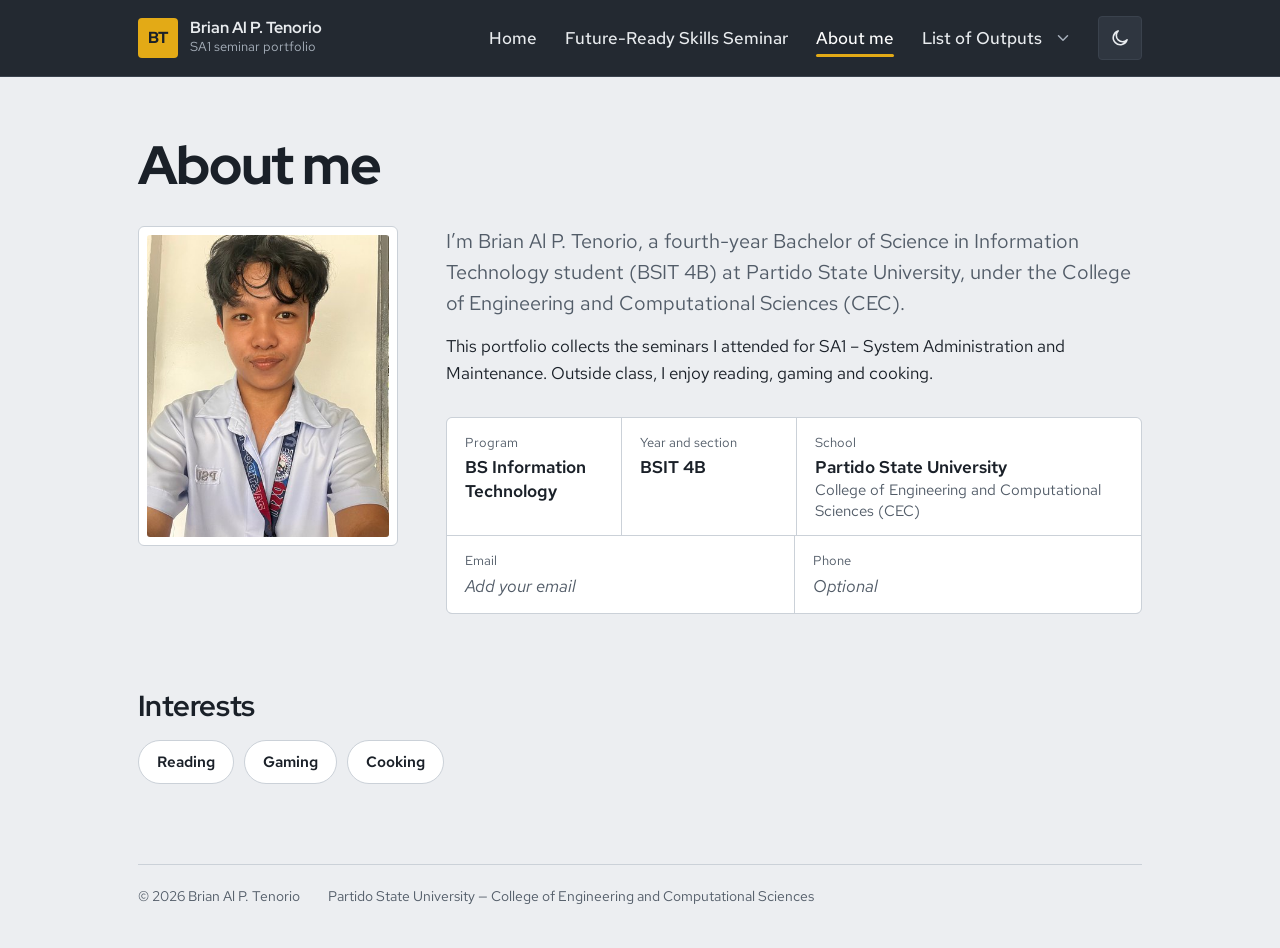
==== about-me.html @ d1d533cf "Seminar" ====
<!DOCTYPE html>
<html lang="en">
<head>
<meta charset="utf-8">
<meta name="viewport" content="width=device-width, initial-scale=1">
<title>About me — Brian Al P. Tenorio</title>
<meta name="description" content="About Brian Al P. Tenorio, a BSIT 4B student at Partido State University.">
<meta name="author" content="Brian Al P. Tenorio">
<meta name="theme-color" content="#232931">
<link rel="icon" href="data:image/svg+xml,%3Csvg%20xmlns%3D%27http%3A//www.w3.org/2000/svg%27%20viewBox%3D%270%200%2064%2064%27%3E%3Crect%20width%3D%2764%27%20height%3D%2764%27%20rx%3D%2710%27%20fill%3D%27%23E3AA16%27/%3E%3Ctext%20x%3D%2732%27%20y%3D%2742%27%20font-family%3D%27Arial%2C%20sans-serif%27%20font-size%3D%2727%27%20font-weight%3D%27800%27%20text-anchor%3D%27middle%27%20fill%3D%27%231A2028%27%3EBT%3C/text%3E%3C/svg%3E">
<link rel="preconnect" href="https://fonts.googleapis.com">
<link rel="preconnect" href="https://fonts.gstatic.com" crossorigin>
<link rel="stylesheet" href="https://fonts.googleapis.com/css2?family=Red+Hat+Display:wght@500;700;800&amp;family=Red+Hat+Mono:wght@500&amp;family=Red+Hat+Text:ital,wght@0,400;0,500;0,600;0,700;1,400&amp;display=swap">
<link rel="stylesheet" href="css/style.css?v=8">
<script>(function(){var d=document.documentElement;d.classList.add("js");try{var t=localStorage.getItem("theme");if(t==="dark"||t==="light")d.setAttribute("data-theme",t);}catch(e){}})();</script>
</head>
<body>
<a class="skip-link" href="#main">Skip to content</a>
<header class="topbar">
  <div class="topbar-inner">
    <!-- EDIT ME: your name -->
    <a class="brand" href="index.html">
      <span class="brand-mark" aria-hidden="true">BT</span>
      <span><span class="brand-name">Brian Al P. Tenorio</span><span class="brand-sub">SA1 seminar portfolio</span></span>
    </a>
    <button class="menu-btn" type="button" aria-expanded="false" aria-controls="site-nav"><svg class="icon-open" viewBox="0 0 24 24" fill="none" stroke="currentColor" stroke-width="2" stroke-linecap="round" aria-hidden="true"><path d="M4 7h16M4 12h16M4 17h16"/></svg><svg class="icon-close" viewBox="0 0 24 24" fill="none" stroke="currentColor" stroke-width="2" stroke-linecap="round" aria-hidden="true"><path d="M6 6l12 12M18 6L6 18"/></svg><span class="menu-btn-text">Menu</span></button>
    <nav class="nav" id="site-nav" aria-label="Main">
      <ul class="nav-list">
        <li><a href="index.html">Home</a></li>
        <li><a href="digital-literacy-seminar.html">Future-Ready Skills Seminar</a></li>
        <li><a href="about-me.html" aria-current="page">About me</a></li>
        <li class="has-sub">
          <a href="list-of-outputs.html">List of Outputs</a>
          <button class="sub-toggle" type="button" aria-expanded="false" aria-controls="outputs-menu" title="Show the five topics"><span class="visually-hidden">Show the five topics</span><svg viewBox="0 0 24 24" fill="none" stroke="currentColor" stroke-width="2" stroke-linecap="round" stroke-linejoin="round" aria-hidden="true"><path d="m6 9 6 6 6-6"/></svg></button>
          <ul class="nav-sub" id="outputs-menu">
            <li><a href="output-emerging-trends.html"><span class="led on" aria-hidden="true"></span><span>Emerging Trends and Innovations in IT<span class="visually-hidden"> (complete)</span></span></a></li>
            <li><a href="output-cyber-security.html"><span class="led on" aria-hidden="true"></span><span>Cyber Security and Ethical Issues<span class="visually-hidden"> (complete)</span></span></a></li>
            <li><a href="output-data-analytics.html"><span class="led on" aria-hidden="true"></span><span>Data Analytics and Artificial Intelligence<span class="visually-hidden"> (complete)</span></span></a></li>
            <li><a href="output-cloud-computing.html"><span class="led on" aria-hidden="true"></span><span>Cloud Computing, DevOps, and Modernization<span class="visually-hidden"> (complete)</span></span></a></li>
            <li><a href="output-tech-entrepreneurship.html"><span class="led on" aria-hidden="true"></span><span>Tech Entrepreneurship and Startups in the IT Industry<span class="visually-hidden"> (complete)</span></span></a></li>
          </ul>
        </li>
      </ul>
    </nav>
    <button class="theme-btn" type="button" aria-pressed="false" title="Switch to dark mode"><span class="visually-hidden">Dark mode</span><svg class="icon-moon" viewBox="0 0 24 24" fill="none" stroke="currentColor" stroke-width="1.9" stroke-linecap="round" stroke-linejoin="round" aria-hidden="true"><path d="M20.5 14.2A8.5 8.5 0 1 1 9.8 3.5a6.7 6.7 0 0 0 10.7 10.7z"/></svg><svg class="icon-sun" viewBox="0 0 24 24" fill="none" stroke="currentColor" stroke-width="1.9" stroke-linecap="round" stroke-linejoin="round" aria-hidden="true"><circle cx="12" cy="12" r="4.2"/><path d="M12 2.5v2.2M12 19.3v2.2M4.6 4.6l1.6 1.6M17.8 17.8l1.6 1.6M2.5 12h2.2M19.3 12h2.2M4.6 19.4l1.6-1.6M17.8 6.2l1.6-1.6"/></svg></button>
  </div>
</header>

<main class="main" id="main">
  <div class="page">
      <h1 class="page-title">About me</h1>

      <div class="profile">
        <!-- EDIT ME: to change the photo, replace images/profile-full.jpg and images/profile-sm.jpg -->
        <figure class="profile-photo">
          <img src="images/profile-sm.jpg" srcset="images/profile-sm.jpg 400w, images/profile-full.jpg 800w" sizes="(min-width: 820px) 260px, 220px" width="400" height="500" alt="Photo of Brian Al P. Tenorio in his Partido State University uniform" decoding="async">
        </figure>
        <div>
          <!-- EDIT ME: short introduction -->
          <p class="lead">I’m Brian Al P. Tenorio, a fourth-year Bachelor of Science in Information Technology student (BSIT 4B) at Partido State University, under the College of Engineering and Computational Sciences (CEC).</p>
          <p class="about-text">This portfolio collects the seminars I attended for SA1 – System Administration and Maintenance. Outside class, I enjoy reading, gaming and cooking.</p>
          <!-- EDIT ME: contact details -->
          <dl class="spec">
            <div><dt>Program</dt><dd>BS Information Technology</dd></div>
            <div><dt>Year and section</dt><dd>BSIT 4B</dd></div>
            <div class="wide"><dt>School</dt><dd>Partido State University <span class="sub">College of Engineering and Computational Sciences (CEC)</span></dd></div>
            <div><dt>Email</dt><dd class="tbd">Add your email</dd></div>
            <div><dt>Phone</dt><dd class="tbd">Optional</dd></div>
          </dl>
        </div>
      </div>

      <section class="section" aria-labelledby="interests-title">
        <h2 class="section-title" id="interests-title">Interests</h2>
        <!-- EDIT ME: list your interests -->
        <ul class="tags">
          <li>Reading</li>
          <li>Gaming</li>
          <li>Cooking</li>
        </ul>
      </section>

      <footer class="site-foot">
        <!-- EDIT ME -->
        <span>&copy; 2026 Brian Al P. Tenorio</span>
        <span>Partido State University &mdash; College of Engineering and Computational Sciences</span>
      </footer>
  </div>
</main>
<script src="js/main.js?v=8" defer></script>
</body>
</html>
---- css/style.css ----
/* ==========================================================================
   Seminar portfolio of Brian Al P. Tenorio
   --------------------------------------------------------------------------
   1. Tokens (colours, fonts)      5. Rack of seminar outputs
   2. Base                         6. Output pages
   3. Layout: top bar + page       7. Galleries and image viewer
   4. Shared page parts            8. Placeholders, About, Digital Literacy
   ========================================================================== */

/* 1. Tokens ---------------------------------------------------------------- */
:root {
  --paper: #eceef1;
  --panel: #ffffff;
  --ink: #1a2028;
  --ink-soft: #525c68;
  --line: #cbd1d8;
  --line-strong: #98a1ac;

  --gold: #e3aa16;          /* department gold */
  --gold-text: #7a5800;     /* gold that is readable on light backgrounds */

  --rail: #232931;
  --rail-raised: #2f3640;
  --rail-line: #3a424d;
  --on-rail: #e9ecef;
  --on-rail-soft: #a7b0bb;

  --rack-frame: #1b2026;
  --slab: #232931;          /* dark panels such as the slide quotes */
  --face-top: #363e49;
  --face-bottom: #2a313a;
  --face-top-hover: #404957;
  --face-bottom-hover: #323a45;
  --led: #3fd083;
  --led-off: #4b545f;

  --radius-s: 3px;
  --radius-m: 6px;

  --font-display: "Red Hat Display", "Segoe UI", system-ui, sans-serif;
  --font-text: "Red Hat Text", "Segoe UI", system-ui, sans-serif;
  --font-mono: "Red Hat Mono", ui-monospace, "Cascadia Mono", Consolas, monospace;

  color-scheme: light;
}

/* Dark mode: follows the device setting until the visitor picks a mode
   with the button in the top bar (saved as data-theme on <html>). */
@media (prefers-color-scheme: dark) {
  :root:not([data-theme="light"]) {
    --paper: #15191e;
    --panel: #1c2128;
    --ink: #e5e8ec;
    --ink-soft: #a0a9b4;
    --line: #2d343d;
    --line-strong: #4f5965;
    --gold-text: #f0c24b;
    --rail: #0f1216;
    --rail-raised: #1b2027;
    --rail-line: #262c34;
    --rack-frame: #0f1216;
    --slab: #262d36;
    color-scheme: dark;
  }
}
:root[data-theme="dark"] {
  --paper: #15191e;
  --panel: #1c2128;
  --ink: #e5e8ec;
  --ink-soft: #a0a9b4;
  --line: #2d343d;
  --line-strong: #4f5965;
  --gold-text: #f0c24b;
  --rail: #0f1216;
  --rail-raised: #1b2027;
  --rail-line: #262c34;
  --rack-frame: #0f1216;
  --slab: #262d36;
  color-scheme: dark;
}

/* 2. Base ------------------------------------------------------------------ */
*,
*::before,
*::after { box-sizing: border-box; }

html {
  -webkit-text-size-adjust: 100%;
  scroll-padding-top: 88px;
}

body {
  margin: 0;
  background: var(--paper);
  color: var(--ink);
  font: 400 1.0625rem/1.6 var(--font-text);
  text-rendering: optimizeLegibility;
}

img { display: block; max-width: 100%; height: auto; }

a { color: inherit; text-underline-offset: 3px; }
a:hover { text-decoration-thickness: 2px; }

:focus-visible {
  outline: 3px solid var(--gold);
  outline-offset: 2px;
}

h1, h2, h3 {
  margin: 0;
  font-family: var(--font-display);
  line-height: 1.12;
  letter-spacing: -0.015em;
  text-wrap: balance;
}

p { margin: 0 0 1em; }

.skip-link {
  position: absolute;
  left: 12px;
  top: -80px;
  z-index: 100;
  padding: 10px 16px;
  background: var(--gold);
  color: #1a2028;
  font-weight: 700;
  border-radius: var(--radius-s);
  text-decoration: none;
}
.skip-link:focus { top: 12px; }

.visually-hidden {
  position: absolute !important;
  width: 1px;
  height: 1px;
  overflow: hidden;
  clip: rect(0 0 0 0);
  white-space: nowrap;
}

/* 3. Layout: top bar + page ----------------------------------------------- */
.topbar {
  position: sticky;
  top: 0;
  z-index: 30;
  background: var(--rail);
  color: var(--on-rail);
  border-bottom: 1px solid var(--rail-line);
}

.topbar-inner {
  position: relative;
  display: flex;
  align-items: center;
  gap: 8px;
  max-width: 1120px;   /* same width as the page, so the name lines up with the content */
  min-height: 64px;
  margin: 0 auto;
  padding: 10px clamp(16px, 4.5vw, 64px);
}

.brand {
  display: flex;
  align-items: center;
  gap: 12px;
  min-width: 0;
  margin-right: auto;
  text-decoration: none;
}

.brand-mark {
  display: grid;
  place-items: center;
  flex: none;
  width: 40px;
  height: 40px;
  border-radius: 4px;
  background: var(--gold);
  color: #1a2028;
  font: 800 1rem/1 var(--font-display);
  letter-spacing: -0.03em;
}

.brand-name {
  display: block;
  font: 700 1rem/1.2 var(--font-display);
}

.brand-sub {
  display: block;
  font-size: 0.8rem;
  color: var(--on-rail-soft);
}

.menu-btn {
  display: inline-flex;
  align-items: center;
  gap: 8px;
  min-height: 44px;
  padding: 8px 14px;
  border: 1px solid var(--rail-line);
  border-radius: 4px;
  background: var(--rail-raised);
  color: var(--on-rail);
  font: 600 0.95rem/1 var(--font-text);
  cursor: pointer;
}
.menu-btn svg { width: 20px; height: 20px; }

/* Light/dark mode button: a moon in light mode, a sun in dark mode */
.theme-btn {
  display: grid;
  place-items: center;
  flex: none;
  width: 44px;
  height: 44px;
  padding: 0;
  border: 1px solid var(--rail-line);
  border-radius: 4px;
  background: var(--rail-raised);
  color: var(--on-rail);
  cursor: pointer;
}
.theme-btn:hover { color: var(--gold); }
.theme-btn svg { width: 20px; height: 20px; }
.theme-btn .icon-sun { display: none; }
:root[data-theme="dark"] .theme-btn .icon-sun { display: block; }
:root[data-theme="dark"] .theme-btn .icon-moon { display: none; }
@media (prefers-color-scheme: dark) {
  :root:not([data-theme="light"]) .theme-btn .icon-sun { display: block; }
  :root:not([data-theme="light"]) .theme-btn .icon-moon { display: none; }
}
html:not(.js) .theme-btn { display: none; }

/* very narrow phones: the Menu button shows only its icon */
@media (max-width: 420px) {
  .menu-btn { width: 44px; padding: 0; justify-content: center; }
  .menu-btn .menu-btn-text {
    position: absolute;
    width: 1px;
    height: 1px;
    overflow: hidden;
    clip: rect(0 0 0 0);
    white-space: nowrap;
  }
}
.menu-btn .icon-close { display: none; }
.topbar.is-open .menu-btn .icon-open { display: none; }
.topbar.is-open .menu-btn .icon-close { display: block; }

.nav-list,
.nav-sub {
  list-style: none;
  margin: 0;
  padding: 0;
}

.nav a {
  position: relative;
  display: flex;
  align-items: center;
  gap: 10px;
  min-height: 44px;
  padding: 10px 12px;
  border-radius: 4px;
  color: var(--on-rail);
  font-weight: 500;
  line-height: 1.3;
  text-decoration: none;
}
.nav a:hover { background: var(--rail-raised); }
.nav a[aria-current="page"] { color: #fff; }

/* gold marker on the current page (a bar on the left in lists) */
.nav a[aria-current="page"]::after,
.nav a.is-section::after {
  content: "";
  position: absolute;
  left: 0;
  top: 9px;
  bottom: 9px;
  width: 3px;
  border-radius: 2px;
  background: var(--gold);
}

.nav-sub a {
  min-height: 40px;
  padding: 8px 10px;
  color: var(--on-rail-soft);
  font-size: 0.92rem;
  font-weight: 400;
}
.nav-sub a:hover { color: var(--on-rail); }
.nav-sub a[aria-current="page"] { background: var(--rail-raised); }

.sub-toggle { display: none; }

/* Phones and tablets: the Menu button opens the links in a panel under the bar */
@media (max-width: 1023.98px) {
  .nav a[aria-current="page"] { background: var(--rail-raised); }
  .nav-sub {
    margin: 2px 0 8px 18px;
    padding-left: 8px;
    border-left: 1px solid var(--rail-line);
  }
  .js .nav { display: none; }
  .js .topbar.is-open .nav {
    position: absolute;
    top: 100%;
    left: 0;
    right: 0;
    display: block;
    max-height: calc(100vh - 64px);
    max-height: calc(100dvh - 64px);
    overflow-y: auto;
    padding: 10px clamp(16px, 4.5vw, 64px) 18px;
    border-top: 1px solid var(--rail-line);
    background: var(--rail);
    box-shadow: 0 18px 30px rgba(0, 0, 0, 0.35);
  }
}

/* Computers: the links sit in the bar and the five topics drop down over
   the page when you point at List of Outputs or click its arrow */
@media (min-width: 1024px) {
  .topbar-inner { min-height: 76px; }
  .menu-btn { display: none; }

  .nav-list {
    display: flex;
    align-items: center;
    gap: 4px;
  }
  .theme-btn { margin-left: 10px; }
  .nav-list > li { position: relative; }

  /* in the bar, the current page is underlined in gold */
  .nav-list > li > a[aria-current="page"]::after,
  .nav-list > li > a.is-section::after {
    top: auto;
    left: 12px;
    right: 12px;
    bottom: 3px;
    width: auto;
    height: 3px;
  }

  .has-sub { display: flex; align-items: center; }
  .has-sub > a { padding-right: 4px; }
  .has-sub > a[aria-current="page"]::after,
  .has-sub > a.is-section::after { right: 4px; }

  .sub-toggle {
    display: grid;
    place-items: center;
    width: 34px;
    height: 44px;
    padding: 0;
    border: 0;
    border-radius: 4px;
    background: transparent;
    color: var(--on-rail-soft);
    cursor: pointer;
  }
  .sub-toggle:hover,
  .has-sub.is-open .sub-toggle { background: var(--rail-raised); color: var(--on-rail); }
  .sub-toggle svg { width: 18px; height: 18px; }
  .has-sub.is-open .sub-toggle svg { transform: rotate(180deg); }

  .nav-sub {
    position: absolute;
    top: calc(100% + 12px);
    right: 0;
    z-index: 40;
    width: 390px;
    padding: 8px;
    border: 1px solid var(--rail-line);
    border-radius: 8px;
    background: var(--rail);
    box-shadow: 0 22px 44px rgba(0, 0, 0, 0.35);
    opacity: 0;
    visibility: hidden;
    transform: translateY(-6px);
    transition: opacity 0.14s ease, transform 0.14s ease, visibility 0s linear 0.14s;
  }
  /* invisible strip that keeps the menu open while the pointer moves down into it */
  .nav-sub::before {
    content: "";
    position: absolute;
    left: 0;
    right: 0;
    top: -14px;
    height: 14px;
  }
  .has-sub.is-open .nav-sub,
  html:not(.js) .has-sub:hover .nav-sub {
    opacity: 1;
    visibility: visible;
    transform: none;
    transition: opacity 0.14s ease, transform 0.14s ease, visibility 0s;
  }
  .nav-sub a { padding: 10px 14px; }
}

.main { display: block; min-width: 0; }

.page {
  max-width: 1120px;
  margin: 0 auto;
  padding: clamp(28px, 4.5vw, 64px) clamp(16px, 4.5vw, 64px) 40px;
}

/* 4. Shared page parts ----------------------------------------------------- */
.page-title {
  max-width: 22ch;
  font-size: clamp(2rem, 1.2rem + 3vw, 3.4rem);
  font-weight: 800;
  letter-spacing: -0.025em;
}

.lead {
  max-width: 62ch;
  margin: 16px 0 0;
  color: var(--ink-soft);
  font-size: clamp(1.08rem, 1rem + 0.35vw, 1.25rem);
  line-height: 1.55;
}

.section { margin-top: clamp(44px, 6vw, 76px); }

.section-title {
  margin-bottom: 18px;
  font-size: clamp(1.4rem, 1.15rem + 0.8vw, 1.8rem);
  font-weight: 700;
}

.prose p { max-width: 68ch; }

.crumbs { margin: 0 0 18px; font-size: 0.92rem; color: var(--ink-soft); }
.crumbs ol {
  display: flex;
  flex-wrap: wrap;
  gap: 6px;
  margin: 0;
  padding: 0;
  list-style: none;
}
.crumbs li + li::before {
  content: "/";
  margin-right: 6px;
  color: var(--line-strong);
}
.crumbs a { color: var(--ink); }

.btn {
  display: inline-flex;
  align-items: center;
  gap: 8px;
  min-height: 44px;
  padding: 10px 18px;
  border: 1.5px solid var(--ink);
  border-radius: 4px;
  color: var(--ink);
  font: 700 0.95rem/1.2 var(--font-text);
  text-decoration: none;
}
.btn svg { width: 18px; height: 18px; flex: none; }
.btn:hover { background: var(--ink); color: var(--paper); }
.btn-primary {
  background: var(--gold);
  border-color: var(--gold);
  color: #1a2028;
}
.btn-primary:hover { background: #f0bb2c; border-color: #f0bb2c; color: #1a2028; }

.site-foot {
  display: flex;
  flex-wrap: wrap;
  gap: 6px 28px;
  margin-top: 80px;
  padding-top: 20px;
  border-top: 1px solid var(--line);
  color: var(--ink-soft);
  font-size: 0.88rem;
}

/* Status lights (used in the rail, the rack and the legend) */
.led {
  display: inline-block;
  flex: none;
  width: 9px;
  height: 9px;
  border-radius: 50%;
  background: var(--led-off);
  box-shadow: inset 0 1px 1px rgba(0, 0, 0, 0.55);
}
.led.on {
  background: var(--led);
  box-shadow: 0 0 0 2px rgba(63, 208, 131, 0.18), 0 0 9px rgba(63, 208, 131, 0.6);
}

/* 5. Rack of seminar outputs ----------------------------------------------- */
.hero-name {
  font-size: clamp(2.6rem, 1.3rem + 5.6vw, 5.4rem);
  font-weight: 800;
  line-height: 0.98;
  letter-spacing: -0.035em;
}

.rack-head {
  display: flex;
  flex-wrap: wrap;
  align-items: baseline;
  justify-content: space-between;
  gap: 4px 20px;
  margin-bottom: 18px;
}
.rack-head .section-title { margin: 0; }
.rack-status { margin: 0; color: var(--ink-soft); }
.rack-status strong { color: var(--ink); }

.rack {
  --ear: 34px;
  --rail-x: 10px;
  --rail-w: 14px;
  position: relative;
  margin: 0;
  padding: 12px var(--ear);
  list-style: none;
  border-radius: 8px;
  background: var(--rack-frame);
}

/* the two mounting rails with their square holes */
.rack::before,
.rack::after {
  content: "";
  position: absolute;
  top: 10px;
  bottom: 10px;
  width: var(--rail-w);
  border-radius: 2px;
  background-image:
    repeating-linear-gradient(to bottom, transparent 0 6px, #11151a 6px 11px, transparent 11px 16px),
    linear-gradient(90deg, #3b434e, #2d343d);
  background-size: 5px 100%, 100% 100%;
  background-position: center 0, 0 0;
  background-repeat: no-repeat;
}
.rack::before { left: var(--rail-x); }
.rack::after { right: var(--rail-x); }

.rack li + li { margin-top: 6px; }

.unit {
  --screw-x: calc(var(--ear) - var(--rail-x) - var(--rail-w) / 2);
  position: relative;
  display: grid;
  grid-template-columns: auto minmax(0, 1fr) auto auto;
  align-items: center;
  gap: 18px;
  min-height: 80px;
  padding: 14px 18px 14px 20px;
  border-radius: var(--radius-s);
  background: linear-gradient(180deg, var(--face-top), var(--face-bottom));
  box-shadow: inset 0 1px 0 rgba(255, 255, 255, 0.08), inset 0 -1px 0 rgba(0, 0, 0, 0.4);
  color: var(--on-rail);
  text-decoration: none;
}

/* screws holding each unit to the rails */
.unit::before,
.unit::after {
  content: "";
  position: absolute;
  top: 50%;
  width: 10px;
  height: 10px;
  margin-top: -5px;
  border-radius: 50%;
  background: radial-gradient(circle at 35% 35%, #b6bec8 0 18%, #6c7581 55%, #3e454f 100%);
  box-shadow: 0 1px 1px rgba(0, 0, 0, 0.5);
}
.unit::before { left: calc(-1 * var(--screw-x) - 5px); }
.unit::after { right: calc(-1 * var(--screw-x) - 5px); }

.unit:hover {
  background: linear-gradient(180deg, var(--face-top-hover), var(--face-bottom-hover));
}
.unit:hover .unit-title { text-decoration: underline; text-decoration-thickness: 2px; }
.unit:hover .unit-handle,
.unit:focus-visible .unit-handle { border-color: var(--gold); }

.unit-text { display: grid; gap: 3px; min-width: 0; }

.unit-track {
  color: var(--on-rail-soft);
  font-size: 0.85rem;
  line-height: 1.3;
}

.unit-title {
  font: 700 clamp(1.05rem, 0.98rem + 0.35vw, 1.25rem)/1.25 var(--font-display);
  color: #fff;
  text-underline-offset: 4px;
}

.unit-desc {
  margin-top: 4px;
  color: var(--on-rail-soft);
  font-size: 0.92rem;
  line-height: 1.45;
  max-width: 64ch;
}

.unit-date {
  color: var(--on-rail-soft);
  font-size: 0.88rem;
  font-variant-numeric: tabular-nums;
  white-space: nowrap;
}

.unit-handle {
  width: 12px;
  height: 46px;
  border: 2px solid #6d7682;
  border-radius: 7px;
}

.unit.is-pending .unit-title { color: var(--on-rail-soft); font-weight: 600; }
.rack--detailed .unit > .led { align-self: start; margin-top: 6px; }

@media (max-width: 640px) {
  .rack { --ear: 24px; --rail-x: 6px; --rail-w: 10px; padding-top: 10px; padding-bottom: 10px; }
  .unit {
    grid-template-columns: auto minmax(0, 1fr) auto;
    gap: 14px;
    padding: 14px 14px 14px 16px;
  }
  .unit::before,
  .unit::after { width: 8px; height: 8px; margin-top: -4px; }
  .unit::before { left: calc(-1 * var(--screw-x) - 4px); }
  .unit::after { right: calc(-1 * var(--screw-x) - 4px); }
  .unit-date { grid-column: 2; grid-row: 2; margin-top: -8px; }
  .unit-handle { grid-column: 3; grid-row: 1 / span 2; height: 40px; width: 10px; }
}

.legend {
  display: flex;
  flex-wrap: wrap;
  gap: 8px 22px;
  margin: 14px 0 0;
  padding: 0;
  list-style: none;
  color: var(--ink-soft);
  font-size: 0.9rem;
}
.legend li { display: inline-flex; align-items: center; gap: 8px; }

/* One orchestrated moment: the status lights power on when the page loads */
@media (prefers-reduced-motion: no-preference) {
  .rack .led.on {
    animation: power-on 0.9s linear both;
    animation-delay: calc(0.2s + var(--i, 0) * 0.16s);
  }
  .unit,
  .unit-handle,
  .nav a,
  .btn { transition: background-color 0.15s ease, border-color 0.15s ease, color 0.15s ease; }
}

@media (prefers-reduced-motion: reduce) {
  .nav-sub { transition: none !important; transform: none !important; }
}

@keyframes power-on {
  0%, 30% { background: var(--led-off); box-shadow: inset 0 1px 1px rgba(0, 0, 0, 0.55); }
  31%, 45% { background: var(--led); box-shadow: 0 0 9px rgba(63, 208, 131, 0.6); }
  46%, 60% { background: var(--led-off); box-shadow: inset 0 1px 1px rgba(0, 0, 0, 0.55); }
  61%, 100% { background: var(--led); box-shadow: 0 0 0 2px rgba(63, 208, 131, 0.18), 0 0 9px rgba(63, 208, 131, 0.6); }
}

/* Links to the other pages, under the rack on the home page */
.more-grid {
  display: grid;
  gap: 28px;
}
@media (min-width: 760px) {
  .more-grid { grid-template-columns: 1fr 1fr; gap: 36px; }
}
.more-link {
  display: block;
  padding-top: 16px;
  border-top: 3px solid var(--ink);
  text-decoration: none;
}
.more-link:hover { border-top-color: var(--gold); }
.more-title {
  display: block;
  font: 700 1.3rem/1.2 var(--font-display);
  text-decoration: underline;
  text-decoration-color: transparent;
  text-underline-offset: 4px;
}
.more-link:hover .more-title { text-decoration-color: currentColor; }
.more-desc { display: block; margin-top: 6px; color: var(--ink-soft); max-width: 46ch; }

/* 6. Output pages ---------------------------------------------------------- */
/* Spec sheet: cells grow so every row is filled edge to edge; the 1px gaps
   show the line colour behind them as dividers. */
.spec {
  display: flex;
  flex-wrap: wrap;
  gap: 1px;
  margin: 30px 0 0;
  overflow: hidden;
  border: 1px solid var(--line);
  border-radius: var(--radius-m);
  background: var(--line);
}
.spec > div {
  flex: 1 1 170px;
  padding: 14px 18px;
  background: var(--panel);
}
.spec > .wide { flex-basis: 340px; }
.spec dt { margin-bottom: 3px; color: var(--ink-soft); font-size: 0.84rem; }
.spec dd { margin: 0; font-weight: 600; line-height: 1.4; overflow-wrap: anywhere; }
.spec .mono { font: 500 0.92rem/1.45 var(--font-mono); letter-spacing: 0.01em; }
.spec .tbd { color: var(--ink-soft); font-weight: 400; font-style: italic; }
.spec .sub { display: block; color: var(--ink-soft); font-weight: 400; font-size: 0.92rem; }
@media (max-width: 640px) {
  .spec > div { flex-basis: 130px; padding: 12px 14px; }
  .spec > .wide { flex-basis: 100%; }
}

.cert-figure {
  max-width: 920px;
  margin: 0;
  padding: clamp(8px, 1.5vw, 16px);
  border: 1px solid var(--line);
  border-radius: var(--radius-m);
  background: var(--panel);
}
.cert-figure a { display: block; border-radius: 2px; overflow: hidden; }

.actions {
  display: flex;
  flex-wrap: wrap;
  gap: 10px;
  margin-top: 16px;
}

.report {
  display: grid;
  gap: 36px;
}
@media (min-width: 1100px) {
  .report {
    grid-template-columns: minmax(0, 1fr) 320px;
    gap: 56px;
    align-items: start;
  }
  .takeaways { position: sticky; top: 32px; }
}

.slide-quote {
  max-width: 68ch;
  margin: 28px 0;
  padding: 22px 24px 20px;
  border-radius: var(--radius-m);
  background: var(--slab);
  color: var(--on-rail);
}
.slide-quote p {
  margin: 0;
  font: 600 clamp(1.15rem, 1.02rem + 0.5vw, 1.4rem)/1.35 var(--font-display);
  letter-spacing: -0.01em;
}
.slide-quote footer {
  margin-top: 12px;
  color: var(--on-rail-soft);
  font-size: 0.88rem;
}

.takeaways {
  padding: 22px 24px 8px;
  border: 1px solid var(--line);
  border-top: 4px solid var(--gold);
  border-radius: var(--radius-m);
  background: var(--panel);
}
.takeaways .section-title { font-size: 1.3rem; margin-bottom: 4px; }
.takeaways ul { margin: 0; padding: 0; list-style: none; }
.takeaways li {
  position: relative;
  margin: 14px 0;
  padding-left: 22px;
  line-height: 1.5;
}
.takeaways li::before {
  content: "";
  position: absolute;
  left: 0;
  top: 0.55em;
  width: 9px;
  height: 9px;
  border-radius: 1px;
  background: var(--gold);
}

.note { margin: 14px 0 0; color: var(--ink-soft); font-size: 0.9rem; }

.pager {
  display: grid;
  gap: 12px;
  margin-top: 72px;
}
@media (min-width: 720px) {
  .pager { grid-template-columns: 1fr 1fr; }
  .pager-next { grid-column: 2; text-align: right; }
}
.pager a {
  display: block;
  padding: 16px 18px;
  border: 1px solid var(--line);
  border-radius: var(--radius-m);
  background: var(--panel);
  text-decoration: none;
}
.pager a:hover { border-color: var(--ink); }
.pager-label { display: block; color: var(--ink-soft); font-size: 0.84rem; }
.pager-title { display: block; margin-top: 4px; font: 700 1.05rem/1.3 var(--font-display); }

/* 7. Galleries and image viewer ------------------------------------------- */
/* Desktop screenshots sit in same-size "screens"; phone screenshots keep
   their tall shape in narrower columns. */
.gallery {
  display: grid;
  grid-template-columns: repeat(auto-fill, minmax(min(100%, 330px), 1fr));
  gap: 22px 18px;
  align-items: start;
}
.gallery--single { grid-template-columns: minmax(0, 760px); }
.gallery--phone { grid-template-columns: repeat(2, minmax(0, 1fr)); gap: 20px 14px; }
@media (min-width: 641px) {
  .gallery--phone { grid-template-columns: repeat(auto-fill, minmax(150px, 190px)); gap: 22px 18px; }
}

.shot { margin: 0; }
.shot a {
  display: block;
  overflow: hidden;
  border-radius: 4px;
  background: #0e1115;
  box-shadow: 0 0 0 1px var(--line);
}
.shot img {
  width: 100%;
  height: auto;
  aspect-ratio: var(--tile, 16 / 10);
  object-fit: contain;
}
.gallery--phone .shot img {
  aspect-ratio: var(--ar);
  object-fit: cover;
}
.shot figcaption {
  margin-top: 9px;
  color: var(--ink-soft);
  font-size: 0.9rem;
  line-height: 1.4;
}
.shot .when {
  display: block;
  color: var(--ink);
  font-weight: 700;
}

.lightbox {
  width: 100vw;
  max-width: 100vw;
  height: 100vh;
  height: 100dvh;
  max-height: 100vh;
  max-height: 100dvh;
  margin: 0;
  padding: 0;
  border: 0;
  background: #0d1014;
  color: #fff;
}
.lightbox::backdrop { background: rgba(13, 16, 20, 0.7); }
.lightbox[open] {
  display: grid;
  grid-template-rows: minmax(0, 1fr) auto;
}

.lb-stage {
  display: grid;
  place-items: center;
  min-height: 0;
  padding: 64px 16px 8px;
}
.lb-img {
  width: auto;
  max-width: 100%;
  max-height: calc(100vh - 170px);
  max-height: calc(100dvh - 170px);
  object-fit: contain;
  border-radius: 3px;
}

.lb-bar {
  display: flex;
  flex-wrap: wrap;
  align-items: center;
  justify-content: center;
  gap: 10px 18px;
  padding: 10px 16px 22px;
}
.lb-caption {
  flex-basis: 100%;
  max-width: 70ch;
  margin: 0 auto;
  color: #d9dee3;
  font-size: 0.95rem;
  text-align: center;
}
.lb-count { min-width: 5ch; color: #a7b0bb; font-size: 0.9rem; text-align: center; }

.lb-btn {
  display: grid;
  place-items: center;
  width: 46px;
  height: 46px;
  border: 1px solid rgba(255, 255, 255, 0.28);
  border-radius: 50%;
  background: rgba(255, 255, 255, 0.07);
  color: #fff;
  cursor: pointer;
}
.lb-btn:hover { background: rgba(255, 255, 255, 0.16); }
.lb-btn svg { width: 22px; height: 22px; }
.lb-btn[hidden] { display: none; }
.lb-close { position: absolute; top: 12px; right: 12px; }

/* 8. Placeholders, About, Digital Literacy -------------------------------- */
.placeholder-flag {
  display: flex;
  align-items: flex-start;
  gap: 10px;
  max-width: 68ch;
  margin: 0 0 22px;
  padding: 12px 16px;
  border: 1.5px dashed var(--line-strong);
  border-radius: var(--radius-m);
  color: var(--ink-soft);
  font-size: 0.95rem;
}
.placeholder-flag .led { margin-top: 0.5em; }
.placeholder-flag strong { color: var(--ink); }

.draft {
  max-width: 68ch;
  padding-left: 14px;
  border-left: 3px dashed var(--line-strong);
  color: var(--ink-soft);
  font-style: italic;
}

.slot {
  display: grid;
  place-content: center;
  gap: 4px;
  aspect-ratio: 4 / 3;
  padding: 18px;
  border: 1.5px dashed var(--line-strong);
  border-radius: var(--radius-m);
  background: repeating-linear-gradient(135deg, transparent 0 12px, rgba(152, 161, 172, 0.12) 12px 24px);
  color: var(--ink-soft);
  font-size: 0.88rem;
  line-height: 1.4;
  text-align: center;
}
.slot strong { color: var(--ink); font-size: 0.98rem; }
.slot code { font-family: var(--font-mono); font-size: 0.82rem; overflow-wrap: anywhere; }
.slot-cert { aspect-ratio: 1.414 / 1; max-width: 920px; }
.slot-portrait { aspect-ratio: 4 / 5; }

.slot-grid {
  display: grid;
  grid-template-columns: repeat(2, minmax(0, 1fr));
  gap: 12px;
}
@media (min-width: 641px) {
  .slot-grid { grid-template-columns: repeat(auto-fill, minmax(230px, 1fr)); gap: 16px; }
}
@media (max-width: 640px) {
  .slot { padding: 12px; font-size: 0.8rem; }
  .profile .slot-portrait { max-width: 220px; }
}

.steps {
  display: grid;
  gap: 16px;
  margin: 0;
  padding: 0;
  list-style: none;
  counter-reset: step;
}
@media (min-width: 820px) {
  .steps { grid-template-columns: repeat(3, 1fr); }
}
.step {
  padding: 20px 22px 6px;
  border: 1px solid var(--line);
  border-radius: var(--radius-m);
  background: var(--panel);
  counter-increment: step;
}
.step::before {
  content: counter(step);
  display: grid;
  place-items: center;
  width: 34px;
  height: 34px;
  margin-bottom: 14px;
  border-radius: 50%;
  background: var(--rail);
  color: var(--gold);
  font: 800 1rem/1 var(--font-display);
}
.step h3 { margin-bottom: 8px; font-size: 1.15rem; }
.step .draft { font-size: 0.98rem; }

.signature { margin-top: 28px; font-weight: 600; }

.profile {
  display: grid;
  gap: 28px;
  align-items: start;
  margin-top: 30px;
}
@media (min-width: 820px) {
  .profile { grid-template-columns: 260px minmax(0, 1fr); gap: 48px; }
}
.profile .lead { margin-top: 0; }
.profile .spec { grid-template-columns: repeat(auto-fill, minmax(220px, 1fr)); }

.tags {
  display: flex;
  flex-wrap: wrap;
  gap: 10px;
  margin: 0;
  padding: 0;
  list-style: none;
}
.tags li {
  padding: 9px 18px;
  border: 1px solid var(--line);
  border-radius: 999px;
  background: var(--panel);
  color: var(--ink);
  font-weight: 600;
  font-size: 0.95rem;
}

.profile-photo {
  max-width: 260px;
  margin: 0;
  padding: 8px;
  border: 1px solid var(--line);
  border-radius: var(--radius-m);
  background: var(--panel);
}
.profile-photo img { width: 100%; border-radius: 3px; }
.about-text { max-width: 62ch; margin-top: 14px; }
@media (max-width: 640px) {
  .profile-photo { max-width: 220px; }
}

/* Print: drop the navigation, keep the content */
@media print {
  .topbar, .skip-link, .pager, .actions, .lightbox { display: none !important; }
  body { background: #fff; color: #000; }
}
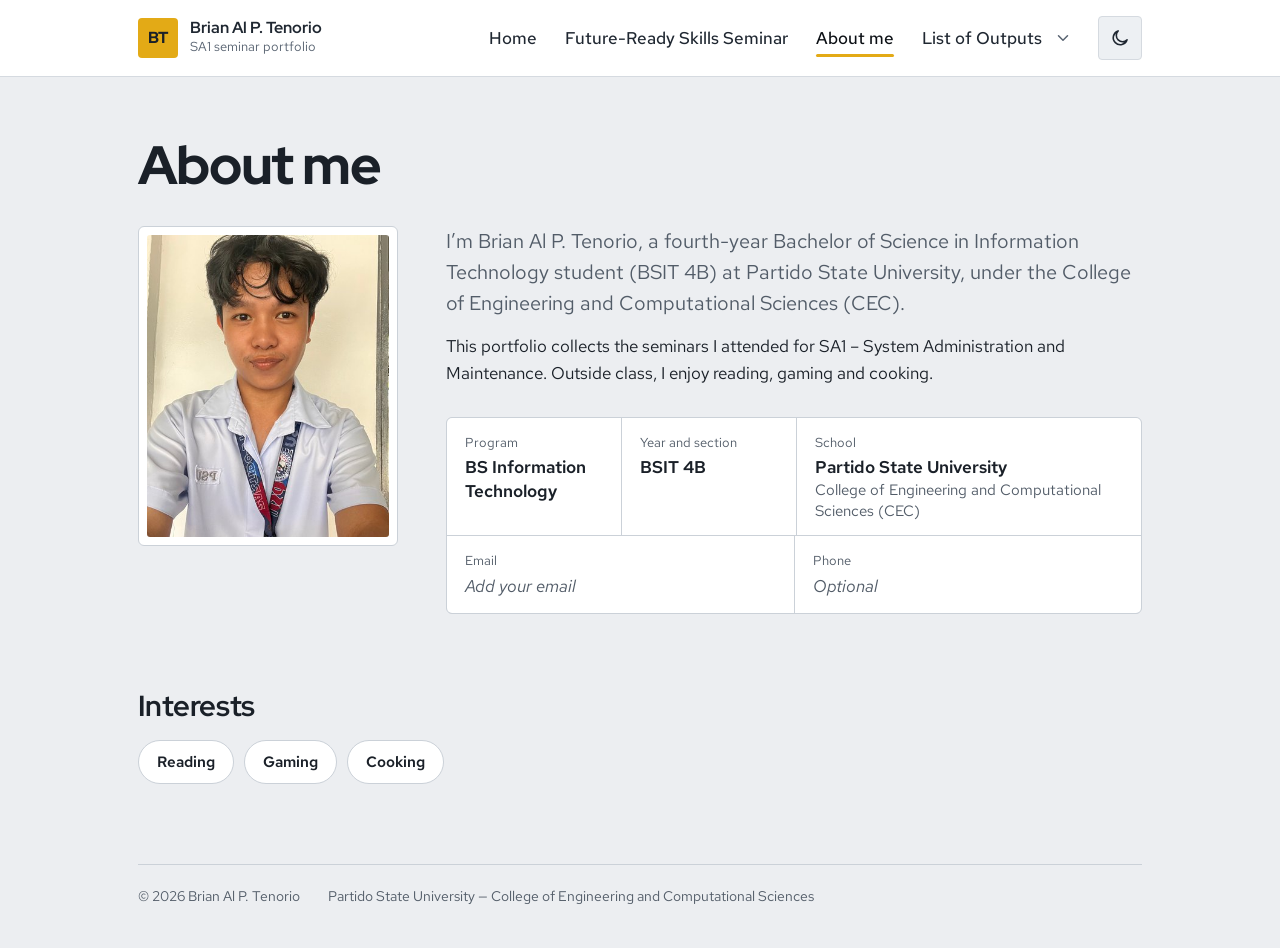
==== commit 37e84db7: "Update" ====
--- a/about-me.html
+++ b/about-me.html
@@ -6,19 +6,20 @@
 <title>About me — Brian Al P. Tenorio</title>
 <meta name="description" content="About Brian Al P. Tenorio, a BSIT 4B student at Partido State University.">
 <meta name="author" content="Brian Al P. Tenorio">
-<meta name="theme-color" content="#232931">
+<meta name="theme-color" content="#ffffff" media="(prefers-color-scheme: light)">
+<meta name="theme-color" content="#0f1216" media="(prefers-color-scheme: dark)">
 <link rel="icon" href="data:image/svg+xml,%3Csvg%20xmlns%3D%27http%3A//www.w3.org/2000/svg%27%20viewBox%3D%270%200%2064%2064%27%3E%3Crect%20width%3D%2764%27%20height%3D%2764%27%20rx%3D%2710%27%20fill%3D%27%23E3AA16%27/%3E%3Ctext%20x%3D%2732%27%20y%3D%2742%27%20font-family%3D%27Arial%2C%20sans-serif%27%20font-size%3D%2727%27%20font-weight%3D%27800%27%20text-anchor%3D%27middle%27%20fill%3D%27%231A2028%27%3EBT%3C/text%3E%3C/svg%3E">
 <link rel="preconnect" href="https://fonts.googleapis.com">
 <link rel="preconnect" href="https://fonts.gstatic.com" crossorigin>
 <link rel="stylesheet" href="https://fonts.googleapis.com/css2?family=Red+Hat+Display:wght@500;700;800&amp;family=Red+Hat+Mono:wght@500&amp;family=Red+Hat+Text:ital,wght@0,400;0,500;0,600;0,700;1,400&amp;display=swap">
-<link rel="stylesheet" href="css/style.css?v=8">
+<link rel="stylesheet" href="css/style.css?v=9">
 <script>(function(){var d=document.documentElement;d.classList.add("js");try{var t=localStorage.getItem("theme");if(t==="dark"||t==="light")d.setAttribute("data-theme",t);}catch(e){}})();</script>
 </head>
 <body>
 <a class="skip-link" href="#main">Skip to content</a>
 <header class="topbar">
   <div class="topbar-inner">
-    <!-- EDIT ME: your name -->
+    
     <a class="brand" href="index.html">
       <span class="brand-mark" aria-hidden="true">BT</span>
       <span><span class="brand-name">Brian Al P. Tenorio</span><span class="brand-sub">SA1 seminar portfolio</span></span>
@@ -51,15 +52,15 @@
       <h1 class="page-title">About me</h1>
 
       <div class="profile">
-        <!-- EDIT ME: to change the photo, replace images/profile-full.jpg and images/profile-sm.jpg -->
+        
         <figure class="profile-photo">
           <img src="images/profile-sm.jpg" srcset="images/profile-sm.jpg 400w, images/profile-full.jpg 800w" sizes="(min-width: 820px) 260px, 220px" width="400" height="500" alt="Photo of Brian Al P. Tenorio in his Partido State University uniform" decoding="async">
         </figure>
         <div>
-          <!-- EDIT ME: short introduction -->
+          
           <p class="lead">I’m Brian Al P. Tenorio, a fourth-year Bachelor of Science in Information Technology student (BSIT 4B) at Partido State University, under the College of Engineering and Computational Sciences (CEC).</p>
           <p class="about-text">This portfolio collects the seminars I attended for SA1 – System Administration and Maintenance. Outside class, I enjoy reading, gaming and cooking.</p>
-          <!-- EDIT ME: contact details -->
+          
           <dl class="spec">
             <div><dt>Program</dt><dd>BS Information Technology</dd></div>
             <div><dt>Year and section</dt><dd>BSIT 4B</dd></div>
@@ -72,7 +73,7 @@
 
       <section class="section" aria-labelledby="interests-title">
         <h2 class="section-title" id="interests-title">Interests</h2>
-        <!-- EDIT ME: list your interests -->
+        
         <ul class="tags">
           <li>Reading</li>
           <li>Gaming</li>
@@ -81,12 +82,12 @@
       </section>
 
       <footer class="site-foot">
-        <!-- EDIT ME -->
+        
         <span>&copy; 2026 Brian Al P. Tenorio</span>
         <span>Partido State University &mdash; College of Engineering and Computational Sciences</span>
       </footer>
   </div>
 </main>
-<script src="js/main.js?v=8" defer></script>
+<script src="js/main.js?v=9" defer></script>
 </body>
 </html>
--- a/css/style.css
+++ b/css/style.css
@@ -1,13 +1,6 @@
-/* ==========================================================================
-   Seminar portfolio of Brian Al P. Tenorio
-   --------------------------------------------------------------------------
-   1. Tokens (colours, fonts)      5. Rack of seminar outputs
-   2. Base                         6. Output pages
-   3. Layout: top bar + page       7. Galleries and image viewer
-   4. Shared page parts            8. Placeholders, About, Digital Literacy
-   ========================================================================== */
-
-/* 1. Tokens ---------------------------------------------------------------- */
+
+
+
 :root {
   --paper: #eceef1;
   --panel: #ffffff;
@@ -16,23 +9,39 @@
   --line: #cbd1d8;
   --line-strong: #98a1ac;
 
-  --gold: #e3aa16;          /* department gold */
-  --gold-text: #7a5800;     /* gold that is readable on light backgrounds */
-
-  --rail: #232931;
-  --rail-raised: #2f3640;
-  --rail-line: #3a424d;
-  --on-rail: #e9ecef;
-  --on-rail-soft: #a7b0bb;
-
-  --rack-frame: #1b2026;
-  --slab: #232931;          /* dark panels such as the slide quotes */
-  --face-top: #363e49;
-  --face-bottom: #2a313a;
-  --face-top-hover: #404957;
-  --face-bottom-hover: #323a45;
-  --led: #3fd083;
-  --led-off: #4b545f;
+  --gold: #e3aa16;          
+  --gold-text: #7a5800;     
+  --focus: #a27400;         
+
+  
+  --rail: #ffffff;
+  --rail-raised: #edf0f3;
+  --rail-line: #d5dae0;
+  --on-rail: #1f2731;
+  --on-rail-soft: #586371;
+  --on-rail-strong: #0b0f14;
+  --menu-shadow: 0 24px 40px -12px rgba(24, 32, 44, 0.22);
+
+  
+  --rack-frame: #cfd5dc;
+  --rack-rail-a: #bcc3cc;
+  --rack-rail-b: #abb3bd;
+  --rack-hole: #646d78;
+  --face-top: #ffffff;
+  --face-bottom: #eef1f4;
+  --face-top-hover: #f5f7f9;
+  --face-bottom-hover: #e2e6eb;
+  --face-shadow: inset 0 1px 0 #ffffff, inset 0 -1px 0 rgba(24, 32, 44, 0.12), 0 1px 2px rgba(24, 32, 44, 0.16);
+  --handle: #9ba4ae;
+  --led: #1fb066;
+  --led-off: #b3bbc4;
+
+  
+  --slab: #ffffff;
+  --slab-edge: var(--gold);
+  --slab-line: var(--line);
+  --step-bg: var(--gold);
+  --step-fg: #1a2028;
 
   --radius-s: 3px;
   --radius-m: 6px;
@@ -44,8 +53,7 @@
   color-scheme: light;
 }
 
-/* Dark mode: follows the device setting until the visitor picks a mode
-   with the button in the top bar (saved as data-theme on <html>). */
+
 @media (prefers-color-scheme: dark) {
   :root:not([data-theme="light"]) {
     --paper: #15191e;
@@ -55,11 +63,31 @@
     --line: #2d343d;
     --line-strong: #4f5965;
     --gold-text: #f0c24b;
+    --focus: var(--gold);
     --rail: #0f1216;
     --rail-raised: #1b2027;
     --rail-line: #262c34;
+    --on-rail: #e9ecef;
+    --on-rail-soft: #a7b0bb;
+    --on-rail-strong: #ffffff;
+    --menu-shadow: 0 22px 44px rgba(0, 0, 0, 0.4);
     --rack-frame: #0f1216;
+    --rack-rail-a: #3b434e;
+    --rack-rail-b: #2d343d;
+    --rack-hole: #11151a;
+    --face-top: #363e49;
+    --face-bottom: #2a313a;
+    --face-top-hover: #404957;
+    --face-bottom-hover: #323a45;
+    --face-shadow: inset 0 1px 0 rgba(255, 255, 255, 0.08), inset 0 -1px 0 rgba(0, 0, 0, 0.4);
+    --handle: #6d7682;
+    --led: #3fd083;
+    --led-off: #4b545f;
     --slab: #262d36;
+    --slab-edge: transparent;
+    --slab-line: transparent;
+    --step-bg: #0f1216;
+    --step-fg: var(--gold);
     color-scheme: dark;
   }
 }
@@ -71,15 +99,35 @@
   --line: #2d343d;
   --line-strong: #4f5965;
   --gold-text: #f0c24b;
+  --focus: var(--gold);
   --rail: #0f1216;
   --rail-raised: #1b2027;
   --rail-line: #262c34;
+  --on-rail: #e9ecef;
+  --on-rail-soft: #a7b0bb;
+  --on-rail-strong: #ffffff;
+  --menu-shadow: 0 22px 44px rgba(0, 0, 0, 0.4);
   --rack-frame: #0f1216;
+  --rack-rail-a: #3b434e;
+  --rack-rail-b: #2d343d;
+  --rack-hole: #11151a;
+  --face-top: #363e49;
+  --face-bottom: #2a313a;
+  --face-top-hover: #404957;
+  --face-bottom-hover: #323a45;
+  --face-shadow: inset 0 1px 0 rgba(255, 255, 255, 0.08), inset 0 -1px 0 rgba(0, 0, 0, 0.4);
+  --handle: #6d7682;
+  --led: #3fd083;
+  --led-off: #4b545f;
   --slab: #262d36;
+  --slab-edge: transparent;
+  --slab-line: transparent;
+  --step-bg: #0f1216;
+  --step-fg: var(--gold);
   color-scheme: dark;
 }
 
-/* 2. Base ------------------------------------------------------------------ */
+
 *,
 *::before,
 *::after { box-sizing: border-box; }
@@ -103,7 +151,7 @@
 a:hover { text-decoration-thickness: 2px; }
 
 :focus-visible {
-  outline: 3px solid var(--gold);
+  outline: 3px solid var(--focus);
   outline-offset: 2px;
 }
 
@@ -140,7 +188,7 @@
   white-space: nowrap;
 }
 
-/* 3. Layout: top bar + page ----------------------------------------------- */
+
 .topbar {
   position: sticky;
   top: 0;
@@ -155,7 +203,7 @@
   display: flex;
   align-items: center;
   gap: 8px;
-  max-width: 1120px;   /* same width as the page, so the name lines up with the content */
+  max-width: 1120px;   
   min-height: 64px;
   margin: 0 auto;
   padding: 10px clamp(16px, 4.5vw, 64px);
@@ -209,7 +257,7 @@
 }
 .menu-btn svg { width: 20px; height: 20px; }
 
-/* Light/dark mode button: a moon in light mode, a sun in dark mode */
+
 .theme-btn {
   display: grid;
   place-items: center;
@@ -223,7 +271,7 @@
   color: var(--on-rail);
   cursor: pointer;
 }
-.theme-btn:hover { color: var(--gold); }
+.theme-btn:hover { color: var(--gold-text); }
 .theme-btn svg { width: 20px; height: 20px; }
 .theme-btn .icon-sun { display: none; }
 :root[data-theme="dark"] .theme-btn .icon-sun { display: block; }
@@ -234,7 +282,7 @@
 }
 html:not(.js) .theme-btn { display: none; }
 
-/* very narrow phones: the Menu button shows only its icon */
+
 @media (max-width: 420px) {
   .menu-btn { width: 44px; padding: 0; justify-content: center; }
   .menu-btn .menu-btn-text {
@@ -271,9 +319,9 @@
   text-decoration: none;
 }
 .nav a:hover { background: var(--rail-raised); }
-.nav a[aria-current="page"] { color: #fff; }
-
-/* gold marker on the current page (a bar on the left in lists) */
+.nav a[aria-current="page"] { color: var(--on-rail-strong); }
+
+
 .nav a[aria-current="page"]::after,
 .nav a.is-section::after {
   content: "";
@@ -298,7 +346,7 @@
 
 .sub-toggle { display: none; }
 
-/* Phones and tablets: the Menu button opens the links in a panel under the bar */
+
 @media (max-width: 1023.98px) {
   .nav a[aria-current="page"] { background: var(--rail-raised); }
   .nav-sub {
@@ -319,12 +367,11 @@
     padding: 10px clamp(16px, 4.5vw, 64px) 18px;
     border-top: 1px solid var(--rail-line);
     background: var(--rail);
-    box-shadow: 0 18px 30px rgba(0, 0, 0, 0.35);
-  }
-}
-
-/* Computers: the links sit in the bar and the five topics drop down over
-   the page when you point at List of Outputs or click its arrow */
+    box-shadow: var(--menu-shadow);
+  }
+}
+
+
 @media (min-width: 1024px) {
   .topbar-inner { min-height: 76px; }
   .menu-btn { display: none; }
@@ -337,7 +384,7 @@
   .theme-btn { margin-left: 10px; }
   .nav-list > li { position: relative; }
 
-  /* in the bar, the current page is underlined in gold */
+  
   .nav-list > li > a[aria-current="page"]::after,
   .nav-list > li > a.is-section::after {
     top: auto;
@@ -380,13 +427,13 @@
     border: 1px solid var(--rail-line);
     border-radius: 8px;
     background: var(--rail);
-    box-shadow: 0 22px 44px rgba(0, 0, 0, 0.35);
+    box-shadow: var(--menu-shadow);
     opacity: 0;
     visibility: hidden;
     transform: translateY(-6px);
     transition: opacity 0.14s ease, transform 0.14s ease, visibility 0s linear 0.14s;
   }
-  /* invisible strip that keeps the menu open while the pointer moves down into it */
+  
   .nav-sub::before {
     content: "";
     position: absolute;
@@ -413,7 +460,7 @@
   padding: clamp(28px, 4.5vw, 64px) clamp(16px, 4.5vw, 64px) 40px;
 }
 
-/* 4. Shared page parts ----------------------------------------------------- */
+
 .page-title {
   max-width: 22ch;
   font-size: clamp(2rem, 1.2rem + 3vw, 3.4rem);
@@ -487,7 +534,7 @@
   font-size: 0.88rem;
 }
 
-/* Status lights (used in the rail, the rack and the legend) */
+
 .led {
   display: inline-block;
   flex: none;
@@ -502,7 +549,7 @@
   box-shadow: 0 0 0 2px rgba(63, 208, 131, 0.18), 0 0 9px rgba(63, 208, 131, 0.6);
 }
 
-/* 5. Rack of seminar outputs ----------------------------------------------- */
+
 .hero-name {
   font-size: clamp(2.6rem, 1.3rem + 5.6vw, 5.4rem);
   font-weight: 800;
@@ -534,7 +581,7 @@
   background: var(--rack-frame);
 }
 
-/* the two mounting rails with their square holes */
+
 .rack::before,
 .rack::after {
   content: "";
@@ -544,8 +591,8 @@
   width: var(--rail-w);
   border-radius: 2px;
   background-image:
-    repeating-linear-gradient(to bottom, transparent 0 6px, #11151a 6px 11px, transparent 11px 16px),
-    linear-gradient(90deg, #3b434e, #2d343d);
+    repeating-linear-gradient(to bottom, transparent 0 6px, var(--rack-hole) 6px 11px, transparent 11px 16px),
+    linear-gradient(90deg, var(--rack-rail-a), var(--rack-rail-b));
   background-size: 5px 100%, 100% 100%;
   background-position: center 0, 0 0;
   background-repeat: no-repeat;
@@ -566,12 +613,12 @@
   padding: 14px 18px 14px 20px;
   border-radius: var(--radius-s);
   background: linear-gradient(180deg, var(--face-top), var(--face-bottom));
-  box-shadow: inset 0 1px 0 rgba(255, 255, 255, 0.08), inset 0 -1px 0 rgba(0, 0, 0, 0.4);
+  box-shadow: var(--face-shadow);
   color: var(--on-rail);
   text-decoration: none;
 }
 
-/* screws holding each unit to the rails */
+
 .unit::before,
 .unit::after {
   content: "";
@@ -604,7 +651,7 @@
 
 .unit-title {
   font: 700 clamp(1.05rem, 0.98rem + 0.35vw, 1.25rem)/1.25 var(--font-display);
-  color: #fff;
+  color: var(--on-rail-strong);
   text-underline-offset: 4px;
 }
 
@@ -626,7 +673,7 @@
 .unit-handle {
   width: 12px;
   height: 46px;
-  border: 2px solid #6d7682;
+  border: 2px solid var(--handle);
   border-radius: 7px;
 }
 
@@ -660,7 +707,7 @@
 }
 .legend li { display: inline-flex; align-items: center; gap: 8px; }
 
-/* One orchestrated moment: the status lights power on when the page loads */
+
 @media (prefers-reduced-motion: no-preference) {
   .rack .led.on {
     animation: power-on 0.9s linear both;
@@ -683,7 +730,7 @@
   61%, 100% { background: var(--led); box-shadow: 0 0 0 2px rgba(63, 208, 131, 0.18), 0 0 9px rgba(63, 208, 131, 0.6); }
 }
 
-/* Links to the other pages, under the rack on the home page */
+
 .more-grid {
   display: grid;
   gap: 28px;
@@ -708,9 +755,8 @@
 .more-link:hover .more-title { text-decoration-color: currentColor; }
 .more-desc { display: block; margin-top: 6px; color: var(--ink-soft); max-width: 46ch; }
 
-/* 6. Output pages ---------------------------------------------------------- */
-/* Spec sheet: cells grow so every row is filled edge to edge; the 1px gaps
-   show the line colour behind them as dividers. */
+
+
 .spec {
   display: flex;
   flex-wrap: wrap;
@@ -773,7 +819,8 @@
   padding: 22px 24px 20px;
   border-radius: var(--radius-m);
   background: var(--slab);
-  color: var(--on-rail);
+  box-shadow: inset 4px 0 0 var(--slab-edge), inset 0 0 0 1px var(--slab-line);
+  color: var(--ink);
 }
 .slide-quote p {
   margin: 0;
@@ -782,7 +829,7 @@
 }
 .slide-quote footer {
   margin-top: 12px;
-  color: var(--on-rail-soft);
+  color: var(--ink-soft);
   font-size: 0.88rem;
 }
 
@@ -835,9 +882,8 @@
 .pager-label { display: block; color: var(--ink-soft); font-size: 0.84rem; }
 .pager-title { display: block; margin-top: 4px; font: 700 1.05rem/1.3 var(--font-display); }
 
-/* 7. Galleries and image viewer ------------------------------------------- */
-/* Desktop screenshots sit in same-size "screens"; phone screenshots keep
-   their tall shape in narrower columns. */
+
+
 .gallery {
   display: grid;
   grid-template-columns: repeat(auto-fill, minmax(min(100%, 330px), 1fr));
@@ -948,7 +994,7 @@
 .lb-btn[hidden] { display: none; }
 .lb-close { position: absolute; top: 12px; right: 12px; }
 
-/* 8. Placeholders, About, Digital Literacy -------------------------------- */
+
 .placeholder-flag {
   display: flex;
   align-items: flex-start;
@@ -1030,8 +1076,8 @@
   height: 34px;
   margin-bottom: 14px;
   border-radius: 50%;
-  background: var(--rail);
-  color: var(--gold);
+  background: var(--step-bg);
+  color: var(--step-fg);
   font: 800 1rem/1 var(--font-display);
 }
 .step h3 { margin-bottom: 8px; font-size: 1.15rem; }
@@ -1083,7 +1129,7 @@
   .profile-photo { max-width: 220px; }
 }
 
-/* Print: drop the navigation, keep the content */
+
 @media print {
   .topbar, .skip-link, .pager, .actions, .lightbox { display: none !important; }
   body { background: #fff; color: #000; }
